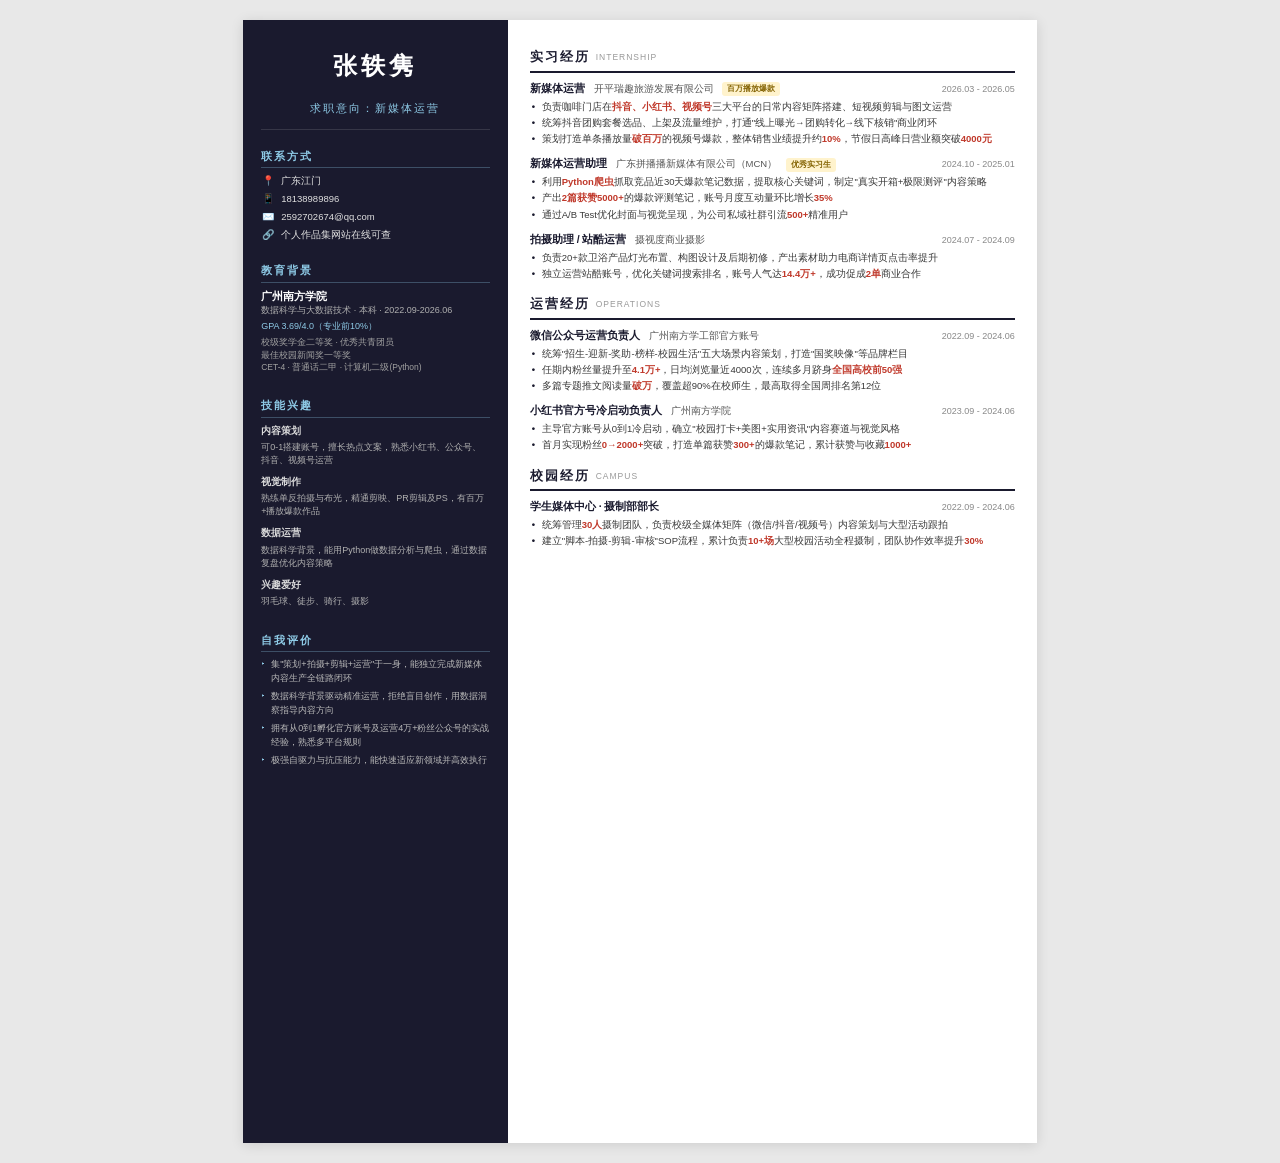
==== resume.html @ a9fdb636 "feat: 添加新媒体运营一页纸简历(resume.html)" ====
<!DOCTYPE html>
<html lang="zh-CN">
<head>
    <meta charset="UTF-8">
    <meta name="viewport" content="width=device-width, initial-scale=1.0">
    <title>张轶隽 - 新媒体运营简历</title>
    <style>
        /* ===== Reset & Base ===== */
        *, *::before, *::after { margin: 0; padding: 0; box-sizing: border-box; }

        @page {
            size: A4;
            margin: 0;
        }

        body {
            font-family: "PingFang SC", "Microsoft YaHei", "Noto Sans SC", sans-serif;
            font-size: 10px;
            line-height: 1.5;
            color: #2c2c2c;
            background: #e8e8e8;
            -webkit-font-smoothing: antialiased;
        }

        .resume {
            width: 210mm;
            min-height: 297mm;
            max-height: 297mm;
            margin: 20px auto;
            background: #fff;
            box-shadow: 0 2px 12px rgba(0,0,0,0.12);
            overflow: hidden;
            display: grid;
            grid-template-columns: 1fr 2fr;
        }

        @media print {
            body { background: #fff; }
            .resume { margin: 0; box-shadow: none; }
        }

        /* ===== Left Sidebar ===== */
        .sidebar {
            background: #1a1a2e;
            color: #e0e0e0;
            padding: 28px 18px 16px;
            display: flex;
            flex-direction: column;
            gap: 14px;
        }

        .sidebar-name {
            font-size: 24px;
            font-weight: 700;
            color: #fff;
            letter-spacing: 4px;
            text-align: center;
            margin-bottom: 2px;
        }

        .sidebar-target {
            text-align: center;
            font-size: 11px;
            color: #8ecae6;
            letter-spacing: 2px;
            margin-bottom: 4px;
            padding-bottom: 12px;
            border-bottom: 1px solid rgba(255,255,255,0.12);
        }

        .sidebar-section-title {
            font-size: 11px;
            font-weight: 700;
            color: #8ecae6;
            letter-spacing: 2px;
            margin-bottom: 6px;
            padding-bottom: 3px;
            border-bottom: 1.5px solid rgba(142,202,230,0.3);
            text-transform: uppercase;
        }

        .sidebar-section { margin-bottom: 2px; }

        .contact-list { list-style: none; }
        .contact-list li {
            font-size: 9.5px;
            margin-bottom: 4px;
            display: flex;
            align-items: center;
            gap: 6px;
            line-height: 1.4;
        }
        .contact-list .icon {
            width: 14px;
            height: 14px;
            flex-shrink: 0;
            display: flex;
            align-items: center;
            justify-content: center;
            font-size: 10px;
        }

        .edu-item { margin-bottom: 8px; }
        .edu-school {
            font-size: 10.5px;
            font-weight: 600;
            color: #fff;
            line-height: 1.4;
        }
        .edu-detail {
            font-size: 9px;
            color: #b0b0b0;
            margin-top: 1px;
        }
        .edu-gpa {
            font-size: 9px;
            color: #8ecae6;
            margin-top: 2px;
        }
        .edu-honors {
            font-size: 8.5px;
            color: #a0a0a0;
            margin-top: 3px;
            line-height: 1.45;
        }

        .skill-group { margin-bottom: 8px; }
        .skill-group-title {
            font-size: 9.5px;
            font-weight: 600;
            color: #ddd;
            margin-bottom: 3px;
        }
        .skill-group p {
            font-size: 9px;
            color: #b0b0b0;
            line-height: 1.45;
        }

        .hobby-text {
            font-size: 9px;
            color: #b0b0b0;
        }

        .eval-item {
            font-size: 9px;
            color: #b8b8b8;
            margin-bottom: 5px;
            padding-left: 10px;
            position: relative;
            line-height: 1.5;
        }
        .eval-item::before {
            content: "▸";
            position: absolute;
            left: 0;
            color: #8ecae6;
            font-size: 8px;
        }

        /* ===== Right Main ===== */
        .main {
            padding: 28px 22px 16px;
            display: flex;
            flex-direction: column;
            gap: 12px;
        }

        .section-title {
            font-size: 12.5px;
            font-weight: 700;
            color: #1a1a2e;
            letter-spacing: 2px;
            padding-bottom: 4px;
            border-bottom: 2px solid #1a1a2e;
            margin-bottom: 8px;
            display: flex;
            align-items: center;
            gap: 6px;
        }
        .section-title .en {
            font-size: 8.5px;
            font-weight: 400;
            color: #999;
            letter-spacing: 1px;
        }

        .exp-block { margin-bottom: 10px; }
        .exp-block:last-child { margin-bottom: 0; }

        .exp-header {
            display: flex;
            justify-content: space-between;
            align-items: baseline;
            margin-bottom: 3px;
        }
        .exp-title {
            font-size: 10.5px;
            font-weight: 700;
            color: #1a1a2e;
        }
        .exp-company {
            font-size: 9.5px;
            color: #555;
            margin-left: 6px;
            font-weight: 400;
        }
        .exp-date {
            font-size: 9px;
            color: #888;
            white-space: nowrap;
            flex-shrink: 0;
        }

        .exp-list {
            list-style: none;
            padding-left: 0;
        }
        .exp-list li {
            font-size: 9.5px;
            line-height: 1.5;
            padding-left: 12px;
            position: relative;
            margin-bottom: 2px;
            color: #3a3a3a;
        }
        .exp-list li::before {
            content: "•";
            position: absolute;
            left: 2px;
            color: #1a1a2e;
            font-weight: 700;
        }
        .exp-list li strong {
            color: #c0392b;
            font-weight: 700;
        }

        .highlight-badge {
            display: inline-block;
            background: #fff3cd;
            color: #856404;
            font-size: 8px;
            padding: 1px 5px;
            border-radius: 3px;
            font-weight: 600;
            margin-left: 6px;
            vertical-align: middle;
        }
    </style>
</head>
<body>
    <div class="resume">
        <!-- ===== 左侧边栏 ===== -->
        <div class="sidebar">
            <div class="sidebar-name">张轶隽</div>
            <div class="sidebar-target">求职意向：新媒体运营</div>

            <!-- 联系方式 -->
            <div class="sidebar-section">
                <div class="sidebar-section-title">联系方式</div>
                <ul class="contact-list">
                    <li><span class="icon">📍</span>广东江门</li>
                    <li><span class="icon">📱</span>18138989896</li>
                    <li><span class="icon">✉️</span>2592702674@qq.com</li>
                    <li><span class="icon">🔗</span>个人作品集网站在线可查</li>
                </ul>
            </div>

            <!-- 教育背景 -->
            <div class="sidebar-section">
                <div class="sidebar-section-title">教育背景</div>
                <div class="edu-item">
                    <div class="edu-school">广州南方学院</div>
                    <div class="edu-detail">数据科学与大数据技术 · 本科 · 2022.09-2026.06</div>
                    <div class="edu-gpa">GPA 3.69/4.0（专业前10%）</div>
                    <div class="edu-honors">
                        校级奖学金二等奖 · 优秀共青团员<br>
                        最佳校园新闻奖一等奖<br>
                        CET-4 · 普通话二甲 · 计算机二级(Python)
                    </div>
                </div>
            </div>

            <!-- 技能 -->
            <div class="sidebar-section">
                <div class="sidebar-section-title">技能兴趣</div>
                <div class="skill-group">
                    <div class="skill-group-title">内容策划</div>
                    <p>可0-1搭建账号，擅长热点文案，熟悉小红书、公众号、抖音、视频号运营</p>
                </div>
                <div class="skill-group">
                    <div class="skill-group-title">视觉制作</div>
                    <p>熟练单反拍摄与布光，精通剪映、PR剪辑及PS，有百万+播放爆款作品</p>
                </div>
                <div class="skill-group">
                    <div class="skill-group-title">数据运营</div>
                    <p>数据科学背景，能用Python做数据分析与爬虫，通过数据复盘优化内容策略</p>
                </div>
                <div class="skill-group">
                    <div class="skill-group-title">兴趣爱好</div>
                    <p class="hobby-text">羽毛球、徒步、骑行、摄影</p>
                </div>
            </div>

            <!-- 自我评价 -->
            <div class="sidebar-section">
                <div class="sidebar-section-title">自我评价</div>
                <div class="eval-item">集"策划+拍摄+剪辑+运营"于一身，能独立完成新媒体内容生产全链路闭环</div>
                <div class="eval-item">数据科学背景驱动精准运营，拒绝盲目创作，用数据洞察指导内容方向</div>
                <div class="eval-item">拥有从0到1孵化官方账号及运营4万+粉丝公众号的实战经验，熟悉多平台规则</div>
                <div class="eval-item">极强自驱力与抗压能力，能快速适应新领域并高效执行</div>
            </div>
        </div>

        <!-- ===== 右侧主体 ===== -->
        <div class="main">
            <!-- 实习经历 -->
            <div class="section">
                <div class="section-title">实习经历 <span class="en">INTERNSHIP</span></div>

                <div class="exp-block">
                    <div class="exp-header">
                        <div>
                            <span class="exp-title">新媒体运营</span>
                            <span class="exp-company">开平瑞趣旅游发展有限公司</span>
                            <span class="highlight-badge">百万播放爆款</span>
                        </div>
                        <span class="exp-date">2026.03 - 2026.05</span>
                    </div>
                    <ul class="exp-list">
                        <li>负责咖啡门店在<strong>抖音、小红书、视频号</strong>三大平台的日常内容矩阵搭建、短视频剪辑与图文运营</li>
                        <li>统筹抖音团购套餐选品、上架及流量维护，打通"线上曝光→团购转化→线下核销"商业闭环</li>
                        <li>策划打造单条播放量<strong>破百万</strong>的视频号爆款，整体销售业绩提升约<strong>10%</strong>，节假日高峰日营业额突破<strong>4000元</strong></li>
                    </ul>
                </div>

                <div class="exp-block">
                    <div class="exp-header">
                        <div>
                            <span class="exp-title">新媒体运营助理</span>
                            <span class="exp-company">广东拼播播新媒体有限公司（MCN）</span>
                            <span class="highlight-badge">优秀实习生</span>
                        </div>
                        <span class="exp-date">2024.10 - 2025.01</span>
                    </div>
                    <ul class="exp-list">
                        <li>利用<strong>Python爬虫</strong>抓取竞品近30天爆款笔记数据，提取核心关键词，制定"真实开箱+极限测评"内容策略</li>
                        <li>产出<strong>2篇获赞5000+</strong>的爆款评测笔记，账号月度互动量环比增长<strong>35%</strong></li>
                        <li>通过A/B Test优化封面与视觉呈现，为公司私域社群引流<strong>500+</strong>精准用户</li>
                    </ul>
                </div>

                <div class="exp-block">
                    <div class="exp-header">
                        <div>
                            <span class="exp-title">拍摄助理 / 站酷运营</span>
                            <span class="exp-company">摄视度商业摄影</span>
                        </div>
                        <span class="exp-date">2024.07 - 2024.09</span>
                    </div>
                    <ul class="exp-list">
                        <li>负责20+款卫浴产品灯光布置、构图设计及后期初修，产出素材助力电商详情页点击率提升</li>
                        <li>独立运营站酷账号，优化关键词搜索排名，账号人气达<strong>14.4万+</strong>，成功促成<strong>2单</strong>商业合作</li>
                    </ul>
                </div>
            </div>

            <!-- 运营经历 -->
            <div class="section">
                <div class="section-title">运营经历 <span class="en">OPERATIONS</span></div>

                <div class="exp-block">
                    <div class="exp-header">
                        <div>
                            <span class="exp-title">微信公众号运营负责人</span>
                            <span class="exp-company">广州南方学工部官方账号</span>
                        </div>
                        <span class="exp-date">2022.09 - 2024.06</span>
                    </div>
                    <ul class="exp-list">
                        <li>统筹"招生-迎新-奖助-榜样-校园生活"五大场景内容策划，打造"国奖映像"等品牌栏目</li>
                        <li>任期内粉丝量提升至<strong>4.1万+</strong>，日均浏览量近4000次，连续多月跻身<strong>全国高校前50强</strong></li>
                        <li>多篇专题推文阅读量<strong>破万</strong>，覆盖超90%在校师生，最高取得全国周排名第12位</li>
                    </ul>
                </div>

                <div class="exp-block">
                    <div class="exp-header">
                        <div>
                            <span class="exp-title">小红书官方号冷启动负责人</span>
                            <span class="exp-company">广州南方学院</span>
                        </div>
                        <span class="exp-date">2023.09 - 2024.06</span>
                    </div>
                    <ul class="exp-list">
                        <li>主导官方账号从0到1冷启动，确立"校园打卡+美图+实用资讯"内容赛道与视觉风格</li>
                        <li>首月实现粉丝<strong>0→2000+</strong>突破，打造单篇获赞<strong>300+</strong>的爆款笔记，累计获赞与收藏<strong>1000+</strong></li>
                    </ul>
                </div>
            </div>

            <!-- 校园经历 -->
            <div class="section">
                <div class="section-title">校园经历 <span class="en">CAMPUS</span></div>

                <div class="exp-block">
                    <div class="exp-header">
                        <div>
                            <span class="exp-title">学生媒体中心 · 摄制部部长</span>
                        </div>
                        <span class="exp-date">2022.09 - 2024.06</span>
                    </div>
                    <ul class="exp-list">
                        <li>统筹管理<strong>30人</strong>摄制团队，负责校级全媒体矩阵（微信/抖音/视频号）内容策划与大型活动跟拍</li>
                        <li>建立"脚本-拍摄-剪辑-审核"SOP流程，累计负责<strong>10+场</strong>大型校园活动全程摄制，团队协作效率提升<strong>30%</strong></li>
                    </ul>
                </div>
            </div>
        </div>
    </div>
</body>
</html>
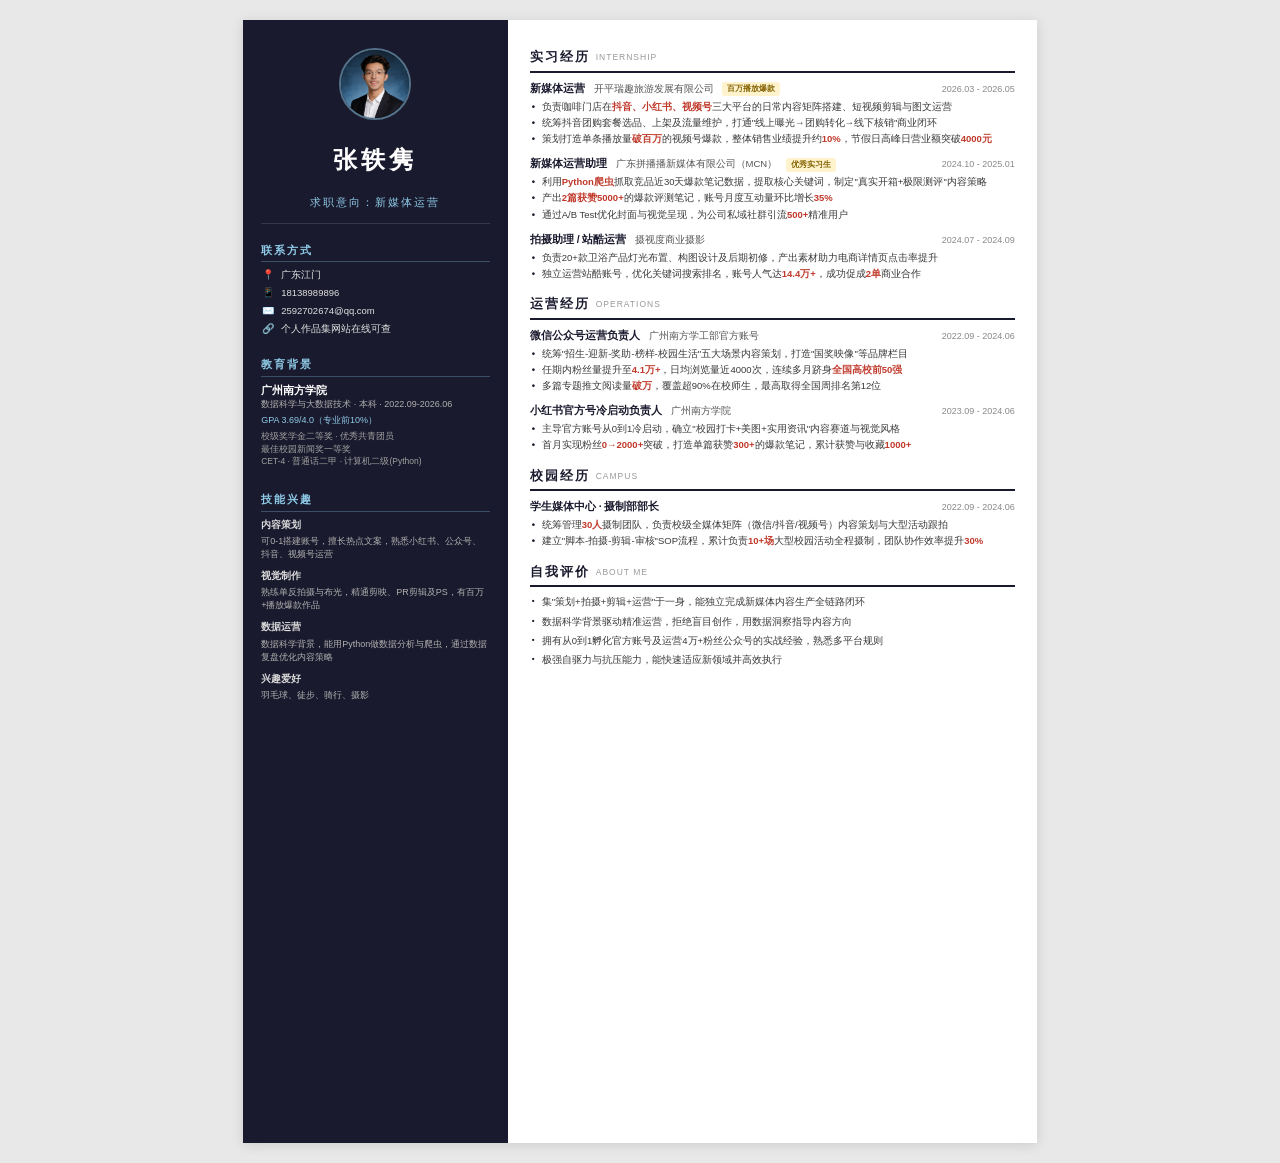
==== commit 4e9202bf: "feat: 简历添加个人头像 + 自我评价移至校园经历下方" ====
--- a/resume.html
+++ b/resume.html
@@ -49,6 +49,16 @@
             gap: 14px;
         }
 
+        .sidebar-photo {
+            width: 72px;
+            height: 72px;
+            border-radius: 50%;
+            object-fit: cover;
+            border: 2.5px solid rgba(142,202,230,0.5);
+            display: block;
+            margin: 0 auto 8px;
+        }
+
         .sidebar-name {
             font-size: 24px;
             font-weight: 700;
@@ -156,6 +166,19 @@
             left: 0;
             color: #8ecae6;
             font-size: 8px;
+        }
+
+        /* Main area eval items */
+        .main .eval-item {
+            color: #3a3a3a;
+            font-size: 9.5px;
+            padding-left: 12px;
+        }
+        .main .eval-item::before {
+            color: #1a1a2e;
+            content: "•";
+            left: 2px;
+            font-weight: 700;
         }
 
         /* ===== Right Main ===== */
@@ -253,6 +276,7 @@
     <div class="resume">
         <!-- ===== 左侧边栏 ===== -->
         <div class="sidebar">
+            <img src="images/profile_photo.jpeg" alt="张轶隽" class="sidebar-photo">
             <div class="sidebar-name">张轶隽</div>
             <div class="sidebar-target">求职意向：新媒体运营</div>
 
@@ -303,14 +327,6 @@
                 </div>
             </div>
 
-            <!-- 自我评价 -->
-            <div class="sidebar-section">
-                <div class="sidebar-section-title">自我评价</div>
-                <div class="eval-item">集"策划+拍摄+剪辑+运营"于一身，能独立完成新媒体内容生产全链路闭环</div>
-                <div class="eval-item">数据科学背景驱动精准运营，拒绝盲目创作，用数据洞察指导内容方向</div>
-                <div class="eval-item">拥有从0到1孵化官方账号及运营4万+粉丝公众号的实战经验，熟悉多平台规则</div>
-                <div class="eval-item">极强自驱力与抗压能力，能快速适应新领域并高效执行</div>
-            </div>
         </div>
 
         <!-- ===== 右侧主体 ===== -->
@@ -417,6 +433,15 @@
                     </ul>
                 </div>
             </div>
+
+            <!-- 自我评价 -->
+            <div class="section">
+                <div class="section-title">自我评价 <span class="en">ABOUT ME</span></div>
+                <div class="eval-item">集"策划+拍摄+剪辑+运营"于一身，能独立完成新媒体内容生产全链路闭环</div>
+                <div class="eval-item">数据科学背景驱动精准运营，拒绝盲目创作，用数据洞察指导内容方向</div>
+                <div class="eval-item">拥有从0到1孵化官方账号及运营4万+粉丝公众号的实战经验，熟悉多平台规则</div>
+                <div class="eval-item">极强自驱力与抗压能力，能快速适应新领域并高效执行</div>
+            </div>
         </div>
     </div>
 </body>
